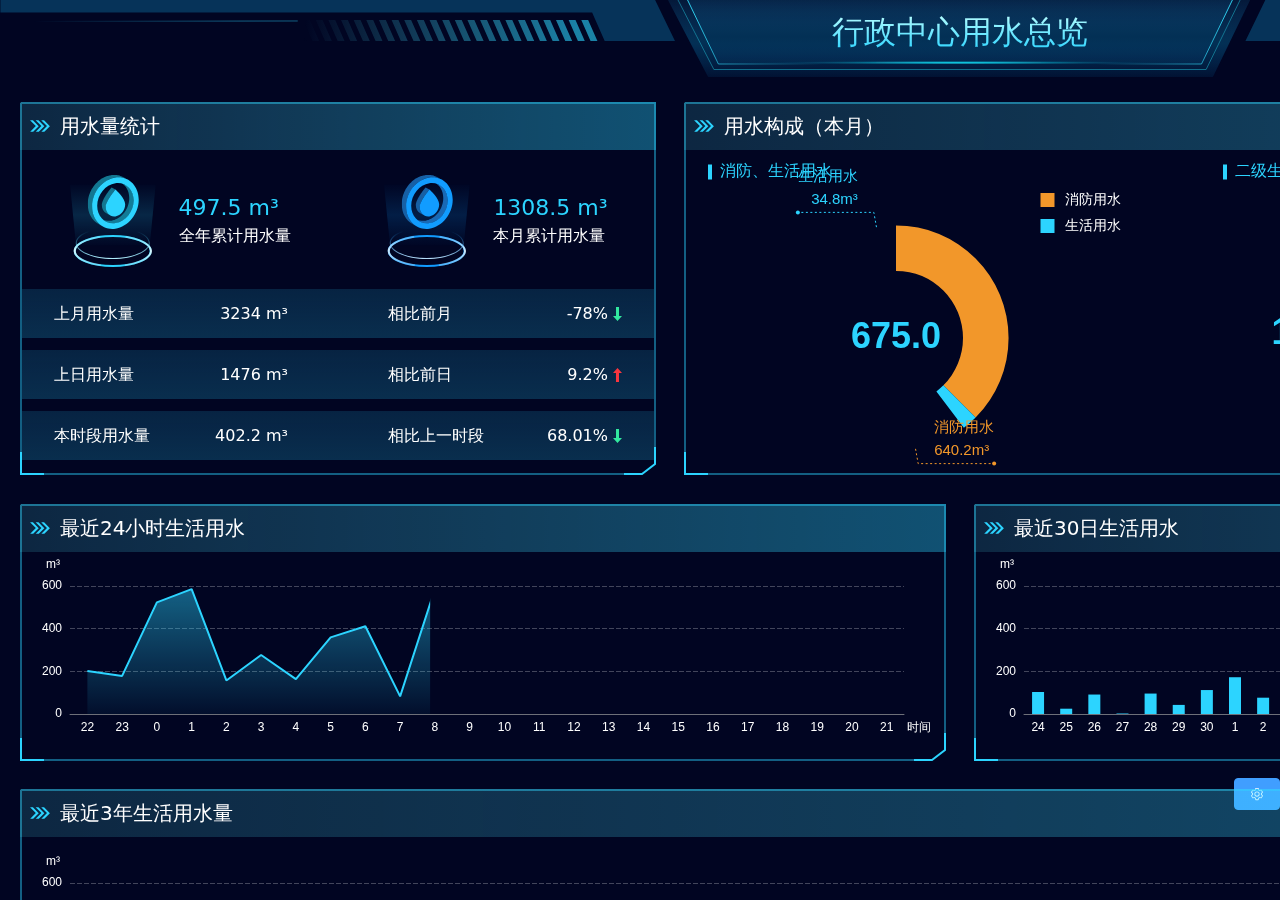
==== demo1/index.html @ 5fad487f "demo" ====
<!DOCTYPE html>
<html lang="en">
  <head>
    <meta charset="UTF-8" />
    <link rel="icon" href="/favicon.ico" />
    <meta name="viewport" content="width=device-width, initial-scale=1.0" />
    <title>能耗管理</title>
    <script type="module" crossorigin src="/demo1/assets/index-7029ae26.js"></script>
    <link rel="stylesheet" href="/demo1/assets/index-19a83e5b.css">
  </head>
  <body>
    <div id="app"></div>
    
  </body>
</html>
---- demo1/assets/index-19a83e5b.css ----
@charset "UTF-8";:root{--el-color-primary-rgb:64,158,255;--el-color-success-rgb:103,194,58;--el-color-warning-rgb:230,162,60;--el-color-danger-rgb:245,108,108;--el-color-error-rgb:245,108,108;--el-color-info-rgb:144,147,153;--el-font-size-extra-large:20px;--el-font-size-large:18px;--el-font-size-medium:16px;--el-font-size-base:14px;--el-font-size-small:13px;--el-font-size-extra-small:12px;--el-font-family:"Helvetica Neue",Helvetica,"PingFang SC","Hiragino Sans GB","Microsoft YaHei","微软雅黑",Arial,sans-serif;--el-font-weight-primary:500;--el-font-line-height-primary:24px;--el-index-normal:1;--el-index-top:1000;--el-index-popper:2000;--el-border-radius-base:4px;--el-border-radius-small:2px;--el-border-radius-round:20px;--el-border-radius-circle:100%;--el-transition-duration:.3s;--el-transition-duration-fast:.2s;--el-transition-function-ease-in-out-bezier:cubic-bezier(.645, .045, .355, 1);--el-transition-function-fast-bezier:cubic-bezier(.23, 1, .32, 1);--el-transition-all:all var(--el-transition-duration) var(--el-transition-function-ease-in-out-bezier);--el-transition-fade:opacity var(--el-transition-duration) var(--el-transition-function-fast-bezier);--el-transition-md-fade:transform var(--el-transition-duration) var(--el-transition-function-fast-bezier),opacity var(--el-transition-duration) var(--el-transition-function-fast-bezier);--el-transition-fade-linear:opacity var(--el-transition-duration-fast) linear;--el-transition-border:border-color var(--el-transition-duration-fast) var(--el-transition-function-ease-in-out-bezier);--el-transition-box-shadow:box-shadow var(--el-transition-duration-fast) var(--el-transition-function-ease-in-out-bezier);--el-transition-color:color var(--el-transition-duration-fast) var(--el-transition-function-ease-in-out-bezier);--el-component-size-large:40px;--el-component-size:32px;--el-component-size-small:24px;color-scheme:light;--el-color-white:#ffffff;--el-color-black:#000000;--el-color-primary:#409eff;--el-color-primary-light-3:#79bbff;--el-color-primary-light-5:#a0cfff;--el-color-primary-light-7:#c6e2ff;--el-color-primary-light-8:#d9ecff;--el-color-primary-light-9:#ecf5ff;--el-color-primary-dark-2:#337ecc;--el-color-success:#67c23a;--el-color-success-light-3:#95d475;--el-color-success-light-5:#b3e19d;--el-color-success-light-7:#d1edc4;--el-color-success-light-8:#e1f3d8;--el-color-success-light-9:#f0f9eb;--el-color-success-dark-2:#529b2e;--el-color-warning:#e6a23c;--el-color-warning-light-3:#eebe77;--el-color-warning-light-5:#f3d19e;--el-color-warning-light-7:#f8e3c5;--el-color-warning-light-8:#faecd8;--el-color-warning-light-9:#fdf6ec;--el-color-warning-dark-2:#b88230;--el-color-danger:#f56c6c;--el-color-danger-light-3:#f89898;--el-color-danger-light-5:#fab6b6;--el-color-danger-light-7:#fcd3d3;--el-color-danger-light-8:#fde2e2;--el-color-danger-light-9:#fef0f0;--el-color-danger-dark-2:#c45656;--el-color-error:#f56c6c;--el-color-error-light-3:#f89898;--el-color-error-light-5:#fab6b6;--el-color-error-light-7:#fcd3d3;--el-color-error-light-8:#fde2e2;--el-color-error-light-9:#fef0f0;--el-color-error-dark-2:#c45656;--el-color-info:#909399;--el-color-info-light-3:#b1b3b8;--el-color-info-light-5:#c8c9cc;--el-color-info-light-7:#dedfe0;--el-color-info-light-8:#e9e9eb;--el-color-info-light-9:#f4f4f5;--el-color-info-dark-2:#73767a;--el-bg-color:#ffffff;--el-bg-color-page:#f2f3f5;--el-bg-color-overlay:#ffffff;--el-text-color-primary:#303133;--el-text-color-regular:#606266;--el-text-color-secondary:#909399;--el-text-color-placeholder:#a8abb2;--el-text-color-disabled:#c0c4cc;--el-border-color:#dcdfe6;--el-border-color-light:#e4e7ed;--el-border-color-lighter:#ebeef5;--el-border-color-extra-light:#f2f6fc;--el-border-color-dark:#d4d7de;--el-border-color-darker:#cdd0d6;--el-fill-color:#f0f2f5;--el-fill-color-light:#f5f7fa;--el-fill-color-lighter:#fafafa;--el-fill-color-extra-light:#fafcff;--el-fill-color-dark:#ebedf0;--el-fill-color-darker:#e6e8eb;--el-fill-color-blank:#ffffff;--el-box-shadow:0px 12px 32px 4px rgba(0, 0, 0, .04),0px 8px 20px rgba(0, 0, 0, .08);--el-box-shadow-light:0px 0px 12px rgba(0, 0, 0, .12);--el-box-shadow-lighter:0px 0px 6px rgba(0, 0, 0, .12);--el-box-shadow-dark:0px 16px 48px 16px rgba(0, 0, 0, .08),0px 12px 32px rgba(0, 0, 0, .12),0px 8px 16px -8px rgba(0, 0, 0, .16);--el-disabled-bg-color:var(--el-fill-color-light);--el-disabled-text-color:var(--el-text-color-placeholder);--el-disabled-border-color:var(--el-border-color-light);--el-overlay-color:rgba(0, 0, 0, .8);--el-overlay-color-light:rgba(0, 0, 0, .7);--el-overlay-color-lighter:rgba(0, 0, 0, .5);--el-mask-color:rgba(255, 255, 255, .9);--el-mask-color-extra-light:rgba(255, 255, 255, .3);--el-border-width:1px;--el-border-style:solid;--el-border-color-hover:var(--el-text-color-disabled);--el-border:var(--el-border-width) var(--el-border-style) var(--el-border-color);--el-svg-monochrome-grey:var(--el-border-color)}.fade-in-linear-enter-active,.fade-in-linear-leave-active{transition:var(--el-transition-fade-linear)}.fade-in-linear-enter-from,.fade-in-linear-leave-to{opacity:0}.el-fade-in-linear-enter-active,.el-fade-in-linear-leave-active{transition:var(--el-transition-fade-linear)}.el-fade-in-linear-enter-from,.el-fade-in-linear-leave-to{opacity:0}.el-fade-in-enter-active,.el-fade-in-leave-active{transition:all var(--el-transition-duration) cubic-bezier(.55,0,.1,1)}.el-fade-in-enter-from,.el-fade-in-leave-active{opacity:0}.el-zoom-in-center-enter-active,.el-zoom-in-center-leave-active{transition:all var(--el-transition-duration) cubic-bezier(.55,0,.1,1)}.el-zoom-in-center-enter-from,.el-zoom-in-center-leave-active{opacity:0;transform:scaleX(0)}.el-zoom-in-top-enter-active,.el-zoom-in-top-leave-active{opacity:1;transform:scaleY(1);transition:var(--el-transition-md-fade);transform-origin:center top}.el-zoom-in-top-enter-active[data-popper-placement^=top],.el-zoom-in-top-leave-active[data-popper-placement^=top]{transform-origin:center bottom}.el-zoom-in-top-enter-from,.el-zoom-in-top-leave-active{opacity:0;transform:scaleY(0)}.el-zoom-in-bottom-enter-active,.el-zoom-in-bottom-leave-active{opacity:1;transform:scaleY(1);transition:var(--el-transition-md-fade);transform-origin:center bottom}.el-zoom-in-bottom-enter-from,.el-zoom-in-bottom-leave-active{opacity:0;transform:scaleY(0)}.el-zoom-in-left-enter-active,.el-zoom-in-left-leave-active{opacity:1;transform:scale(1);transition:var(--el-transition-md-fade);transform-origin:top left}.el-zoom-in-left-enter-from,.el-zoom-in-left-leave-active{opacity:0;transform:scale(.45)}.collapse-transition{transition:var(--el-transition-duration) height ease-in-out,var(--el-transition-duration) padding-top ease-in-out,var(--el-transition-duration) padding-bottom ease-in-out}.el-collapse-transition-enter-active,.el-collapse-transition-leave-active{transition:var(--el-transition-duration) max-height ease-in-out,var(--el-transition-duration) padding-top ease-in-out,var(--el-transition-duration) padding-bottom ease-in-out}.horizontal-collapse-transition{transition:var(--el-transition-duration) width ease-in-out,var(--el-transition-duration) padding-left ease-in-out,var(--el-transition-duration) padding-right ease-in-out}.el-list-enter-active,.el-list-leave-active{transition:all 1s}.el-list-enter-from,.el-list-leave-to{opacity:0;transform:translateY(-30px)}.el-list-leave-active{position:absolute!important}.el-opacity-transition{transition:opacity var(--el-transition-duration) cubic-bezier(.55,0,.1,1)}.el-icon-loading{animation:rotating 2s linear infinite}.el-icon--right{margin-left:5px}.el-icon--left{margin-right:5px}@keyframes rotating{0%{transform:rotate(0)}to{transform:rotate(360deg)}}.el-icon{--color:inherit;height:1em;width:1em;line-height:1em;display:inline-flex;justify-content:center;align-items:center;position:relative;fill:currentColor;color:var(--color);font-size:inherit}.el-icon.is-loading{animation:rotating 2s linear infinite}.el-icon svg{height:1em;width:1em}html,body{height:100%;width:100%}#app .content_wrap{color:#fff}html .el-message{--yh-bg-color-container: #242424;--yh-shadow-3: 0 16px 24px rgba(0, 0, 0, .14), 0 6px 30px rgba(0, 0, 0, 12%), 0 8px 10px rgba(0, 0, 0, 20%);--yh-shadow-inset-top: inset 0 .5px 0 #5e5e5e;--yh-shadow-inset-right: inset .5px 0 0 #5e5e5e;--yh-shadow-inset-bottom: inset 0 -.5px 0 #5e5e5e;--yh-shadow-inset-left: inset -.5px 0 0 #5e5e5e;--yh-text-color-primary: rgba(255, 255, 255, .9);--yh-brand-color: #0052d9;--yh-success-color: #059465;--yh-error-color: #c64751;--yh-warning-color: #cf6e2d;background-color:var(--yh-bg-color-container);box-shadow:var(--yh-shadow-3),var(--yh-shadow-inset-top),var(--yh-shadow-inset-right),var(--yh-shadow-inset-bottom),var(--yh-shadow-inset-left);border:none;color:var(--yh-text-color-primary);margin-top:90px}html .el-message .el-message__icon{font-size:20px}html .el-message.el-message--info .el-message__icon{color:var(--yh-brand-color)}html .el-message.el-message--success .el-message__icon{color:var(--yh-success-color)}html .el-message.el-message--warning .el-message__icon{color:var(--yh-warning-color)}html .el-message.el-message--error .el-message__icon{color:var(--yh-error-color)}html .el-message .el-message__content{color:var(--yh-text-color-primary)}.beautify-scroll-def{overflow-y:auto}.beautify-scroll-def::-webkit-scrollbar-thumb{background-color:#0e3b9600;background-clip:padding-box;border-radius:4px}.beautify-scroll-def:hover::-webkit-scrollbar-thumb{background-color:#0e3b9680;background-clip:padding-box;border-radius:4px}.beautify-scroll-def::-webkit-scrollbar-track-piece{background-color:transparent}.beautify-scroll-def::-webkit-scrollbar{width:8px;height:8px}.beautify-scroll-def::-webkit-scrollbar-thumb:hover{background-color:#0e3b96cc}.text-content{width:100%;display:flex;min-height:calc(100% - 60px);justify-content:space-between}.el-table.alarm-table{--el-table-text-color: #fff;--el-table-header-text-color: #fff;--el-table-bg-color: transparent;--el-table-header-bg-color: transparent;--el-table-tr-bg-color: transparent;--el-fill-color-light: rgba(44, 212, 255, .3);--el-fill-color-lighter: rgba(44, 212, 255, .15);--el-table-border-color: transparent;--el-table-border: none;overflow:unset}.el-table.alarm-table .alarm-table_header{height:48px;background:linear-gradient(90deg,rgba(87,236,255,.148) 0%,rgba(44,212,255,.37) 100%)}.el-table.alarm-table .el-table__body-wrapper{padding-right:20px;box-sizing:content-box}.el-table.alarm-table .el-table__body-wrapper .el-scrollbar{overflow:unset;--el-scrollbar-opacity: 1;--el-scrollbar-bg-color: #115173}.el-table.alarm-table .el-table__body-wrapper .el-scrollbar__bar{right:-18px;width:8px;background:#0e2b46}.el-date-editor{--el-text-color-primary: #2CD4FF;--el-text-color-placeholder: #2CD4FF;--el-border-radius-base: 0}.el-date-editor.el-input__wrapper{--el-input-bg-color: transparent;--el-input-border-color: rgba(44, 212, 255, .44);--el-border-color-hover: #2CD4FF;--el-input-focus-border-color: #2CD4FF}.el-date-editor.el-input__wrapper .el-range-input{--el-text-color-regular: #2cd4ff;font-size:14px}.el-date-editor .el-range__icon{order:1;margin-left:6px}.el-date-editor .el-range__close-icon{display:none}.el-picker__popper.el-popper{--el-bg-color-overlay: #010522;--el-datepicker-border-color: rgba(44, 212, 255, .44);--el-border-radius-base: 0;--el-popper-border-radius: 0;--el-color-primary: #fff;--el-fill-color-light: transparent}.el-picker__popper.el-popper .el-date-range-picker{--el-datepicker-icon-color: rgba(44, 212, 255, .44);--el-text-color-regular: #2cd4ff;--el-datepicker-inner-border-color: rgba(44, 212, 255, .44);--el-border-color-lighter: rgba(44, 212, 255, .44);--el-datepicker-hover-text-color: #2cd4ff;--el-datepicker-inrange-bg-color: rgba(41,197,238,.27);--el-datepicker-inrange-hover-bg-color: rgba(44, 212, 255, .44);--el-datepicker-active-color: rgba(44, 212, 255, .66);--el-datepicker-off-text-color: rgba(44, 212, 255, .44)}.el-scrollbar .el-scrollbar__bar.is-horizontal{--el-scrollbar-bg-color: #115173;--el-scrollbar-opacity: 1;--el-scrollbar-hover-bg-color: #1a7aad;--el-scrollbar-hover-opacity: 1;height:9px;background:#0E2B46;border-radius:8px}*,:before,:after{box-sizing:border-box;border-width:0;border-style:solid;border-color:currentColor}:before,:after{--tw-content: ""}html{line-height:1.5;-webkit-text-size-adjust:100%;-moz-tab-size:4;-o-tab-size:4;tab-size:4;font-family:ui-sans-serif,system-ui,-apple-system,BlinkMacSystemFont,Segoe UI,Roboto,Helvetica Neue,Arial,Noto Sans,sans-serif,"Apple Color Emoji","Segoe UI Emoji",Segoe UI Symbol,"Noto Color Emoji";font-feature-settings:normal;font-variation-settings:normal}body{margin:0;line-height:inherit}hr{height:0;color:inherit;border-top-width:1px}abbr:where([title]){-webkit-text-decoration:underline dotted;text-decoration:underline dotted}h1,h2,h3,h4,h5,h6{font-size:inherit;font-weight:inherit}a{color:inherit;text-decoration:inherit}b,strong{font-weight:bolder}code,kbd,samp,pre{font-family:ui-monospace,SFMono-Regular,Menlo,Monaco,Consolas,Liberation Mono,Courier New,monospace;font-size:1em}small{font-size:80%}sub,sup{font-size:75%;line-height:0;position:relative;vertical-align:baseline}sub{bottom:-.25em}sup{top:-.5em}table{text-indent:0;border-color:inherit;border-collapse:collapse}button,input,optgroup,select,textarea{font-family:inherit;font-feature-settings:inherit;font-variation-settings:inherit;font-size:100%;font-weight:inherit;line-height:inherit;color:inherit;margin:0;padding:0}button,select{text-transform:none}button,[type=button],[type=reset],[type=submit]{-webkit-appearance:button;background-color:transparent;background-image:none}:-moz-focusring{outline:auto}:-moz-ui-invalid{box-shadow:none}progress{vertical-align:baseline}::-webkit-inner-spin-button,::-webkit-outer-spin-button{height:auto}[type=search]{-webkit-appearance:textfield;outline-offset:-2px}::-webkit-search-decoration{-webkit-appearance:none}::-webkit-file-upload-button{-webkit-appearance:button;font:inherit}summary{display:list-item}blockquote,dl,dd,h1,h2,h3,h4,h5,h6,hr,figure,p,pre{margin:0}fieldset{margin:0;padding:0}legend{padding:0}ol,ul,menu{list-style:none;margin:0;padding:0}dialog{padding:0}textarea{resize:vertical}input::-moz-placeholder,textarea::-moz-placeholder{opacity:1;color:#9ca3af}input::placeholder,textarea::placeholder{opacity:1;color:#9ca3af}button,[role=button]{cursor:pointer}:disabled{cursor:default}img,svg,video,canvas,audio,iframe,embed,object{display:block;vertical-align:middle}img,video{max-width:100%;height:auto}[hidden]{display:none}*,:before,:after{--tw-border-spacing-x: 0;--tw-border-spacing-y: 0;--tw-translate-x: 0;--tw-translate-y: 0;--tw-rotate: 0;--tw-skew-x: 0;--tw-skew-y: 0;--tw-scale-x: 1;--tw-scale-y: 1;--tw-pan-x: ;--tw-pan-y: ;--tw-pinch-zoom: ;--tw-scroll-snap-strictness: proximity;--tw-gradient-from-position: ;--tw-gradient-via-position: ;--tw-gradient-to-position: ;--tw-ordinal: ;--tw-slashed-zero: ;--tw-numeric-figure: ;--tw-numeric-spacing: ;--tw-numeric-fraction: ;--tw-ring-inset: ;--tw-ring-offset-width: 0px;--tw-ring-offset-color: #fff;--tw-ring-color: rgb(59 130 246 / .5);--tw-ring-offset-shadow: 0 0 #0000;--tw-ring-shadow: 0 0 #0000;--tw-shadow: 0 0 #0000;--tw-shadow-colored: 0 0 #0000;--tw-blur: ;--tw-brightness: ;--tw-contrast: ;--tw-grayscale: ;--tw-hue-rotate: ;--tw-invert: ;--tw-saturate: ;--tw-sepia: ;--tw-drop-shadow: ;--tw-backdrop-blur: ;--tw-backdrop-brightness: ;--tw-backdrop-contrast: ;--tw-backdrop-grayscale: ;--tw-backdrop-hue-rotate: ;--tw-backdrop-invert: ;--tw-backdrop-opacity: ;--tw-backdrop-saturate: ;--tw-backdrop-sepia: }::backdrop{--tw-border-spacing-x: 0;--tw-border-spacing-y: 0;--tw-translate-x: 0;--tw-translate-y: 0;--tw-rotate: 0;--tw-skew-x: 0;--tw-skew-y: 0;--tw-scale-x: 1;--tw-scale-y: 1;--tw-pan-x: ;--tw-pan-y: ;--tw-pinch-zoom: ;--tw-scroll-snap-strictness: proximity;--tw-gradient-from-position: ;--tw-gradient-via-position: ;--tw-gradient-to-position: ;--tw-ordinal: ;--tw-slashed-zero: ;--tw-numeric-figure: ;--tw-numeric-spacing: ;--tw-numeric-fraction: ;--tw-ring-inset: ;--tw-ring-offset-width: 0px;--tw-ring-offset-color: #fff;--tw-ring-color: rgb(59 130 246 / .5);--tw-ring-offset-shadow: 0 0 #0000;--tw-ring-shadow: 0 0 #0000;--tw-shadow: 0 0 #0000;--tw-shadow-colored: 0 0 #0000;--tw-blur: ;--tw-brightness: ;--tw-contrast: ;--tw-grayscale: ;--tw-hue-rotate: ;--tw-invert: ;--tw-saturate: ;--tw-sepia: ;--tw-drop-shadow: ;--tw-backdrop-blur: ;--tw-backdrop-brightness: ;--tw-backdrop-contrast: ;--tw-backdrop-grayscale: ;--tw-backdrop-hue-rotate: ;--tw-backdrop-invert: ;--tw-backdrop-opacity: ;--tw-backdrop-saturate: ;--tw-backdrop-sepia: }.container{width:100%}@media (min-width: 640px){.container{max-width:640px}}@media (min-width: 768px){.container{max-width:768px}}@media (min-width: 1024px){.container{max-width:1024px}}@media (min-width: 1280px){.container{max-width:1280px}}@media (min-width: 1536px){.container{max-width:1536px}}.fixed{position:fixed}.absolute{position:absolute}.relative{position:relative}.bottom-0{bottom:0}.left-0{left:0}.left-full{left:100%}.right-4{right:1rem}.right-\[36px\]{right:36px}.top-0{top:0}.top-\[-13px\]{top:-13px}.top-\[116\.5px\]{top:116.5px}.top-\[219px\]{top:219px}.top-\[27\.5px\]{top:27.5px}.top-\[553px\]{top:553px}.top-\[670px\]{top:670px}.top-\[88px\]{top:88px}.z-10{z-index:10}.mx-4{margin-left:1rem;margin-right:1rem}.mb-5{margin-bottom:1.25rem}.mb-\[20px\]{margin-bottom:20px}.mb-\[27px\]{margin-bottom:27px}.mb-\[48px\]{margin-bottom:48px}.mb-\[57px\]{margin-bottom:57px}.mb-\[5px\]{margin-bottom:5px}.mb-\[68px\]{margin-bottom:68px}.mb-\[6px\]{margin-bottom:6px}.mb-\[73px\]{margin-bottom:73px}.mb-\[7px\]{margin-bottom:7px}.mb-\[8px\]{margin-bottom:8px}.ml-1{margin-left:.25rem}.ml-\[26px\]{margin-left:26px}.ml-\[5px\]{margin-left:5px}.ml-\[695px\]{margin-left:695px}.mr-2{margin-right:.5rem}.mr-3{margin-right:.75rem}.mr-6{margin-right:1.5rem}.mr-\[100px\]{margin-right:100px}.mr-\[10px\]{margin-right:10px}.mr-\[129px\]{margin-right:129px}.mr-\[13px\]{margin-right:13px}.mr-\[223px\]{margin-right:223px}.mr-\[27px\]{margin-right:27px}.mr-\[28px\]{margin-right:28px}.mr-\[55px\]{margin-right:55px}.mr-\[56px\]{margin-right:56px}.mr-\[66px\]{margin-right:66px}.mr-\[75px\]{margin-right:75px}.mr-\[8px\]{margin-right:8px}.mt-1{margin-top:.25rem}.mt-2{margin-top:.5rem}.mt-\[-207px\]{margin-top:-207px}.mt-\[-86px\]{margin-top:-86px}.mt-\[-9px\]{margin-top:-9px}.mt-\[14px\]{margin-top:14px}.mt-\[186px\]{margin-top:186px}.mt-\[35px\]{margin-top:35px}.box-border{box-sizing:border-box}.block{display:block}.flex{display:flex}.table{display:table}.grid{display:grid}.hidden{display:none}.h-\[108px\]{height:108px}.h-\[117px\]{height:117px}.h-\[122px\]{height:122px}.h-\[149px\]{height:149px}.h-\[175px\]{height:175px}.h-\[190px\]{height:190px}.h-\[199px\]{height:199px}.h-\[219px\]{height:219px}.h-\[259px\]{height:259px}.h-\[27px\]{height:27px}.h-\[305px\]{height:305px}.h-\[32px\]{height:32px}.h-\[39px\]{height:39px}.h-\[401px\]{height:401px}.h-\[405\.5px\]{height:405.5px}.h-\[407\.5px\]{height:407.5px}.h-\[468px\]{height:468px}.h-\[490\.5px\]{height:490.5px}.h-\[51px\]{height:51px}.h-\[60px\]{height:60px}.h-\[647px\]{height:647px}.h-\[70px\]{height:70px}.h-full{height:100%}.min-h-\[39px\]{min-height:39px}.\!w-\[227px\]{width:227px!important}.w-\[102px\]{width:102px}.w-\[117px\]{width:117px}.w-\[165px\]{width:165px}.w-\[188px\]{width:188px}.w-\[241px\]{width:241px}.w-\[280px\]{width:280px}.w-\[312px\]{width:312px}.w-\[313px\]{width:313px}.w-\[373px\]{width:373px}.w-\[382px\]{width:382px}.w-\[390px\]{width:390px}.w-\[440px\]{width:440px}.w-\[490px\]{width:490px}.w-\[49px\]{width:49px}.w-\[598px\]{width:598px}.w-\[67px\]{width:67px}.w-\[76px\]{width:76px}.w-\[87px\]{width:87px}.w-\[909px\]{width:909px}.w-full{width:100%}.flex-1{flex:1 1 0%}.flex-shrink{flex-shrink:1}.flex-shrink-0,.shrink-0{flex-shrink:0}.flex-grow{flex-grow:1}.\!grow-0{flex-grow:0!important}.translate-x-\[-20px\]{--tw-translate-x: -20px;transform:translate(var(--tw-translate-x),var(--tw-translate-y)) rotate(var(--tw-rotate)) skew(var(--tw-skew-x)) skewY(var(--tw-skew-y)) scaleX(var(--tw-scale-x)) scaleY(var(--tw-scale-y))}.rotate-180{--tw-rotate: 180deg;transform:translate(var(--tw-translate-x),var(--tw-translate-y)) rotate(var(--tw-rotate)) skew(var(--tw-skew-x)) skewY(var(--tw-skew-y)) scaleX(var(--tw-scale-x)) scaleY(var(--tw-scale-y))}.transform{transform:translate(var(--tw-translate-x),var(--tw-translate-y)) rotate(var(--tw-rotate)) skew(var(--tw-skew-x)) skewY(var(--tw-skew-y)) scaleX(var(--tw-scale-x)) scaleY(var(--tw-scale-y))}.cursor-pointer{cursor:pointer}.resize{resize:both}.flex-col{flex-direction:column}.items-center{align-items:center}.justify-center{justify-content:center}.justify-between{justify-content:space-between}.rounded{border-radius:.25rem}.border{border-width:1px}.border-2{border-width:2px}.border-y-2{border-top-width:2px;border-bottom-width:2px}.border-l-0{border-left-width:0px}.border-l-2{border-left-width:2px}.border-\[\#1B7799\]{--tw-border-opacity: 1;border-color:rgb(27 119 153 / var(--tw-border-opacity))}.border-primary{--tw-border-opacity: 1;border-color:rgb(44 212 255 / var(--tw-border-opacity))}.border-opacity-40{--tw-border-opacity: .4}.border-opacity-\[0\.44\]{--tw-border-opacity: .44}.bg-\[\#010522\]{--tw-bg-opacity: 1;background-color:rgb(1 5 34 / var(--tw-bg-opacity))}.bg-\[\#29C5EE\]{--tw-bg-opacity: 1;background-color:rgb(41 197 238 / var(--tw-bg-opacity))}.bg-primary{--tw-bg-opacity: 1;background-color:rgb(44 212 255 / var(--tw-bg-opacity))}.bg-opacity-40{--tw-bg-opacity: .4}.bg-opacity-80{--tw-bg-opacity: .8}.bg-opacity-\[0\.27\]{--tw-bg-opacity: .27}.px-\[10px\]{padding-left:10px;padding-right:10px}.px-\[12px\]{padding-left:12px;padding-right:12px}.px-\[22px\]{padding-left:22px;padding-right:22px}.px-\[5px\]{padding-left:5px;padding-right:5px}.px-\[6px\]{padding-left:6px;padding-right:6px}.py-4{padding-top:1rem;padding-bottom:1rem}.py-\[11px\]{padding-top:11px;padding-bottom:11px}.py-\[5px\]{padding-top:5px;padding-bottom:5px}.py-\[6px\]{padding-top:6px;padding-bottom:6px}.py-\[7px\]{padding-top:7px;padding-bottom:7px}.py-\[8px\]{padding-top:8px;padding-bottom:8px}.pb-\[5px\]{padding-bottom:5px}.pl-\[110px\]{padding-left:110px}.pl-\[12px\]{padding-left:12px}.pl-\[26px\]{padding-left:26px}.pl-\[42px\]{padding-left:42px}.pl-\[95px\]{padding-left:95px}.pl-\[9px\]{padding-left:9px}.pr-7{padding-right:1.75rem}.pr-\[111px\]{padding-right:111px}.pr-\[11px\]{padding-right:11px}.pr-\[31px\]{padding-right:31px}.pr-\[32px\]{padding-right:32px}.pt-5{padding-top:1.25rem}.pt-\[8px\]{padding-top:8px}.text-center{text-align:center}.\!text-base{font-size:1rem!important;line-height:1.5rem!important}.\!text-lg{font-size:1.125rem!important;line-height:1.75rem!important}.text-base{font-size:1rem;line-height:1.5rem}.text-sm{font-size:.875rem;line-height:1.25rem}.font-medium{font-weight:500}.leading-\[21px\]{line-height:21px}.leading-none{line-height:1}.text-\[\#0A2D4C\]{--tw-text-opacity: 1;color:rgb(10 45 76 / var(--tw-text-opacity))}.text-\[\#184E67\]{--tw-text-opacity: 1;color:rgb(24 78 103 / var(--tw-text-opacity))}.text-primary{--tw-text-opacity: 1;color:rgb(44 212 255 / var(--tw-text-opacity))}.opacity-0{opacity:0}.opacity-100{opacity:1}.filter{filter:var(--tw-blur) var(--tw-brightness) var(--tw-contrast) var(--tw-grayscale) var(--tw-hue-rotate) var(--tw-invert) var(--tw-saturate) var(--tw-sepia) var(--tw-drop-shadow)}.transition{transition-property:color,background-color,border-color,text-decoration-color,fill,stroke,opacity,box-shadow,transform,filter,-webkit-backdrop-filter;transition-property:color,background-color,border-color,text-decoration-color,fill,stroke,opacity,box-shadow,transform,filter,backdrop-filter;transition-property:color,background-color,border-color,text-decoration-color,fill,stroke,opacity,box-shadow,transform,filter,backdrop-filter,-webkit-backdrop-filter;transition-timing-function:cubic-bezier(.4,0,.2,1);transition-duration:.15s}.transition-transform{transition-property:transform;transition-timing-function:cubic-bezier(.4,0,.2,1);transition-duration:.15s}.duration-100{transition-duration:.1s}.duration-500{transition-duration:.5s}.ease-in{transition-timing-function:cubic-bezier(.4,0,1,1)}.last\:border-r-2:last-child{border-right-width:2px}
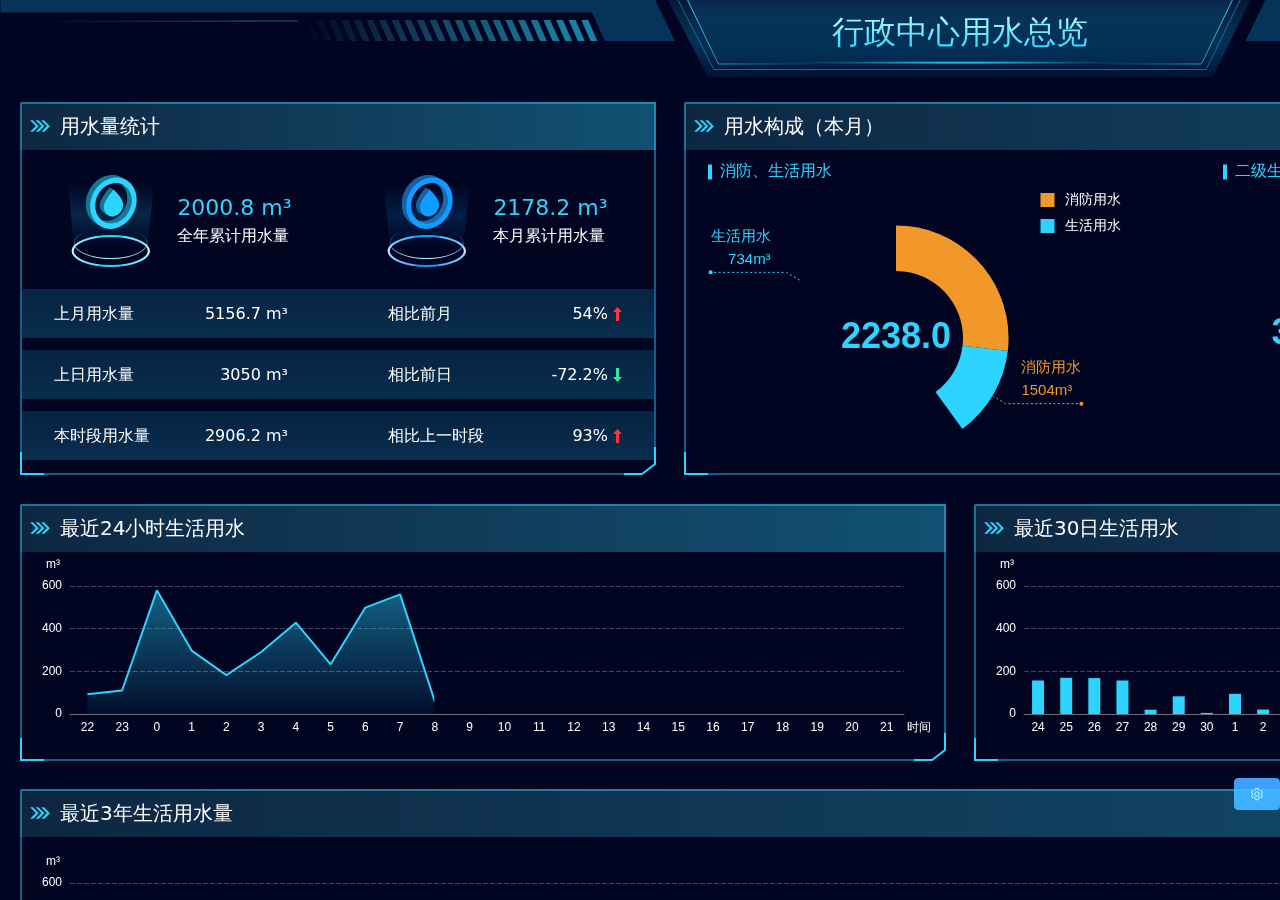
==== commit 25f5a641: "demo" ====
--- a/demo1/index.html
+++ b/demo1/index.html
@@ -4,8 +4,8 @@
     <meta charset="UTF-8" />
     <link rel="icon" href="/favicon.ico" />
     <meta name="viewport" content="width=device-width, initial-scale=1.0" />
-    <title>能耗管理</title>
-    <script type="module" crossorigin src="/demo1/assets/index-7029ae26.js"></script>
+    <title>海宁能耗</title>
+    <script type="module" crossorigin src="/demo1/assets/index-ce16a8ef.js"></script>
     <link rel="stylesheet" href="/demo1/assets/index-19a83e5b.css">
   </head>
   <body>
